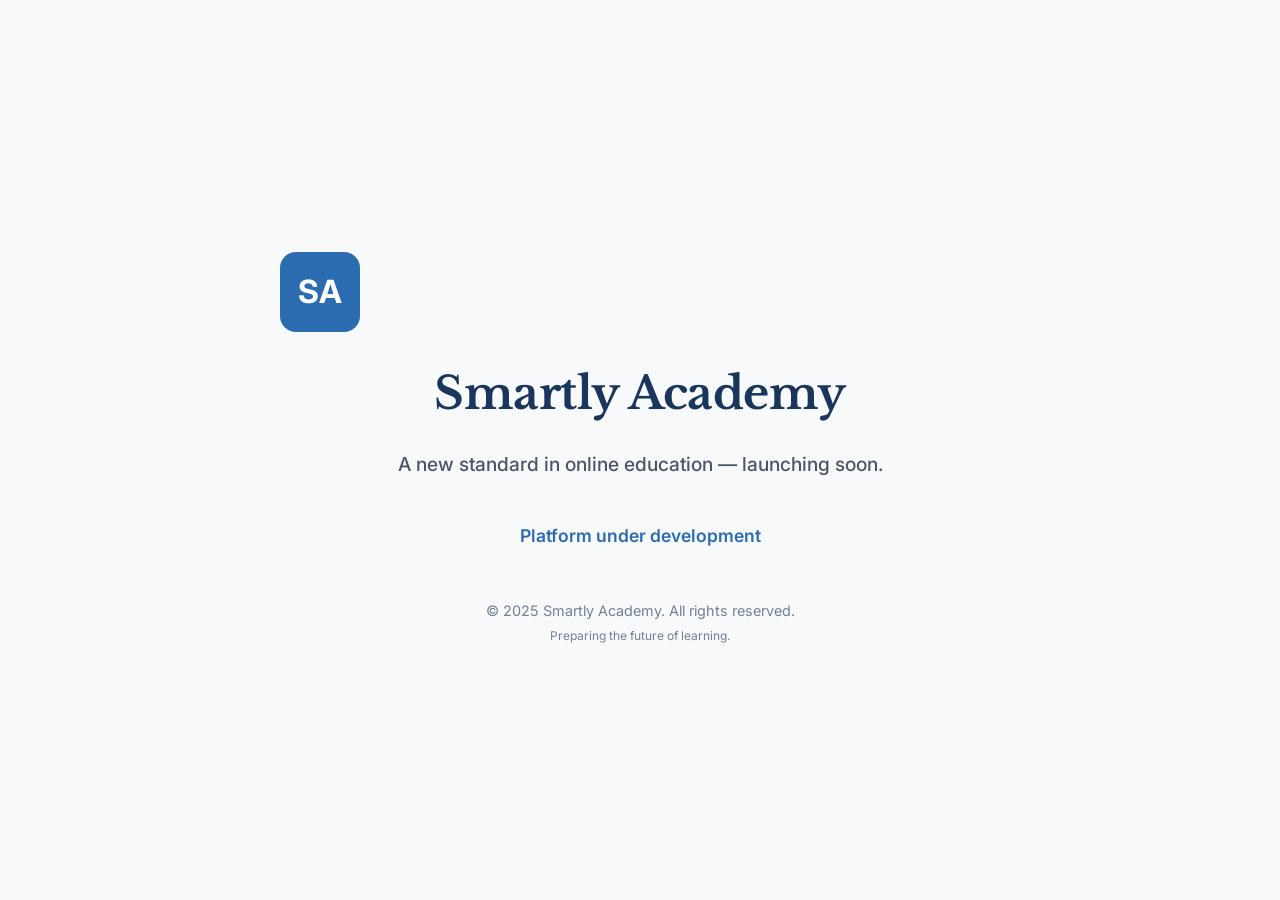
==== index.html @ b862c2e4 "Update index.html" ====
<!DOCTYPE html>
<html lang="en">
<head>
  <meta charset="UTF-8" />
  <meta name="viewport" content="width=device-width, initial-scale=1.0"/>
  <title>Smartly Academy — Launching Soon</title>
  <link href="https://fonts.googleapis.com/css2?family=Libre+Baskerville:wght@400;700&family=Inter:wght@400;600&display=swap" rel="stylesheet">
  <style>
    * { margin: 0; padding: 0; box-sizing: border-box; }
    body {
      font-family: 'Inter', sans-serif;
      background: #f8f9fa;
      color: #2d3748;
      line-height: 1.7;
      display: flex;
      flex-direction: column;
      justify-content: center;
      align-items: center;
      min-height: 100vh;
      padding: 2rem;
      text-align: center;
    }
    .container { max-width: 720px; width: 100%; }
    h1 {
      font-family: 'Libre Baskerville', serif;
      font-size: 2.8rem;
      color: #1a365d;
      margin-bottom: 1rem;
      letter-spacing: -0.5px;
    }
    .subtitle {
      font-size: 1.2rem;
      color: #4a5568;
      margin-bottom: 2.5rem;
      font-weight: 500;
    }
    .status {
      font-size: 1.1rem;
      color: #2b6cb0;
      font-weight: 600;
      margin-bottom: 1.5rem;
    }
    .footer {
      font-size: 0.9rem;
      color: #718096;
      margin-top: 3rem;
    }
    .logo {
      width: 80px;
      height: 80px;
      margin-bottom: 1.5rem;
      background: #2b6cb0;
      border-radius: 16px;
      display: flex;
      align-items: center;
      justify-content: center;
      color: white;
      font-size: 2rem;
      font-weight: bold;
    }
  </style>
</head>
<body>
  <div class="container">
    <div class="logo">SA</div>
    <h1>Smartly Academy</h1>
    <p class="subtitle">A new standard in online education — launching soon.</p>
    <p class="status">Platform under development</p>

    <div class="footer">
      © 2025 Smartly Academy. All rights reserved.<br>
      <small>Preparing the future of learning.</small>
    </div>
  </div>
</body>
</html>
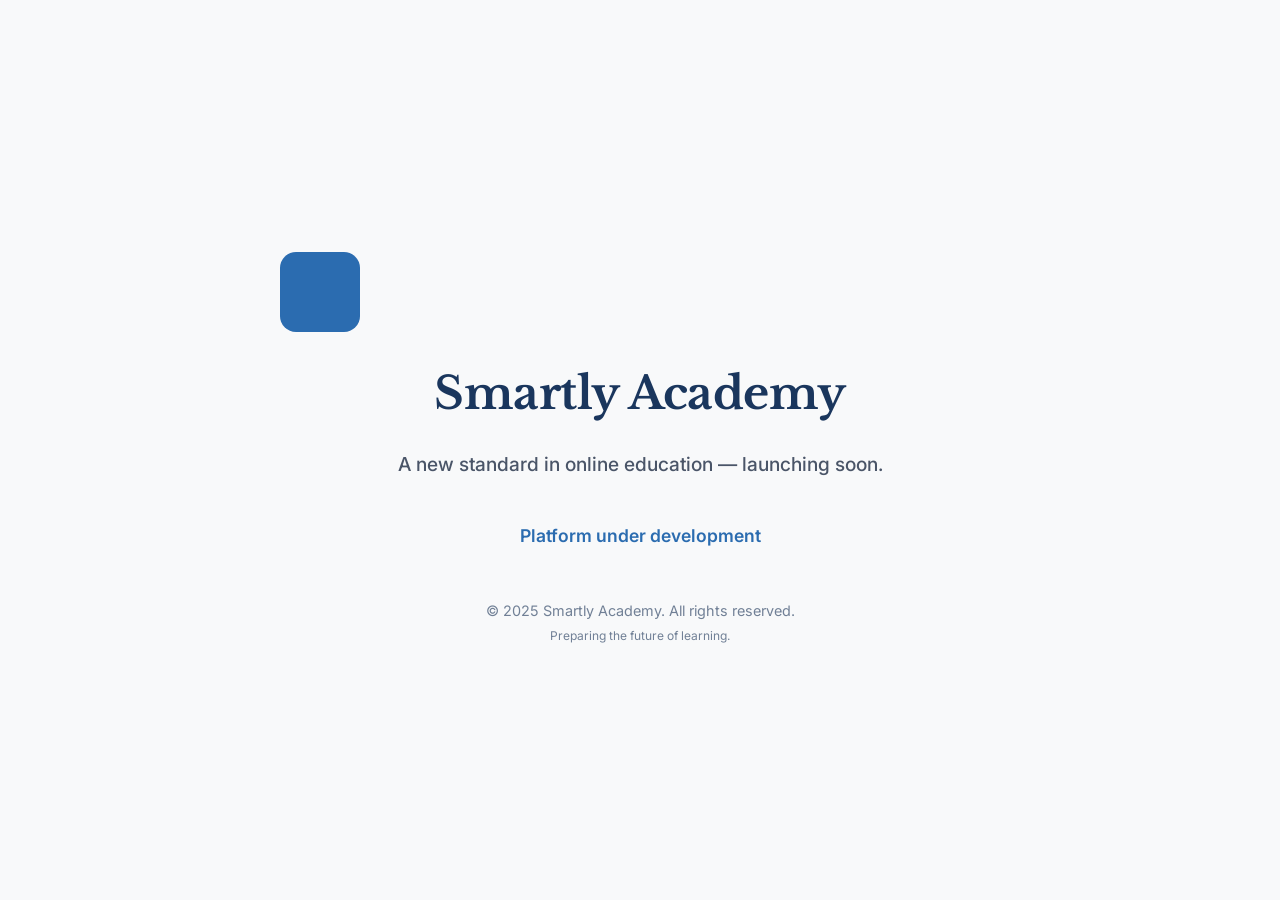
==== commit aa266d12: "Update index.html Removed SA from logo placeholder" ====
--- a/index.html
+++ b/index.html
@@ -62,7 +62,7 @@
 </head>
 <body>
   <div class="container">
-    <div class="logo">SA</div>
+    <div class="logo"></div>
     <h1>Smartly Academy</h1>
     <p class="subtitle">A new standard in online education — launching soon.</p>
     <p class="status">Platform under development</p>
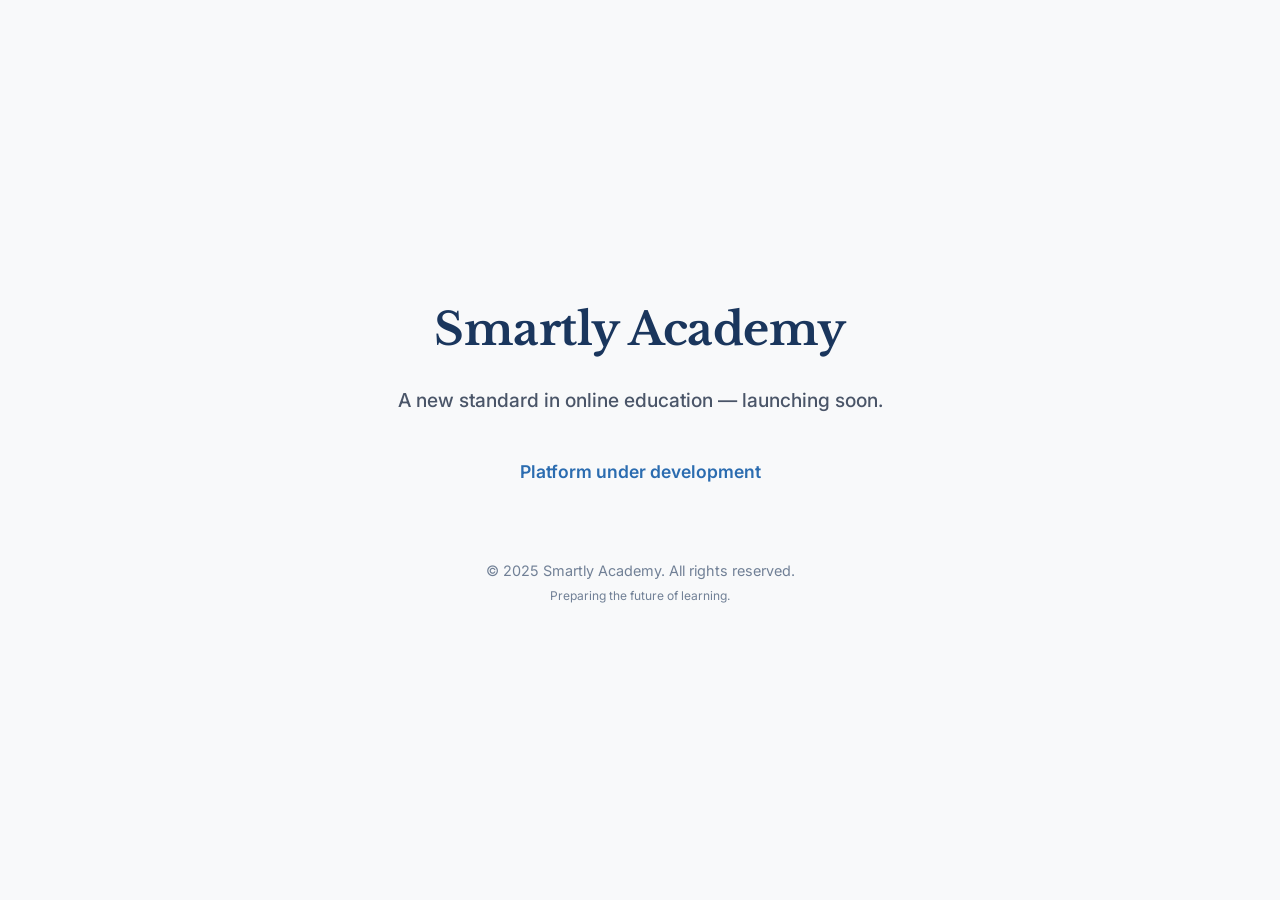
==== commit fcbb01b3: "Update index.html" ====
--- a/index.html
+++ b/index.html
@@ -62,7 +62,7 @@
 </head>
 <body>
   <div class="container">
-    <div class="logo"></div>
+    <!div class="logo"></div>
     <h1>Smartly Academy</h1>
     <p class="subtitle">A new standard in online education — launching soon.</p>
     <p class="status">Platform under development</p>
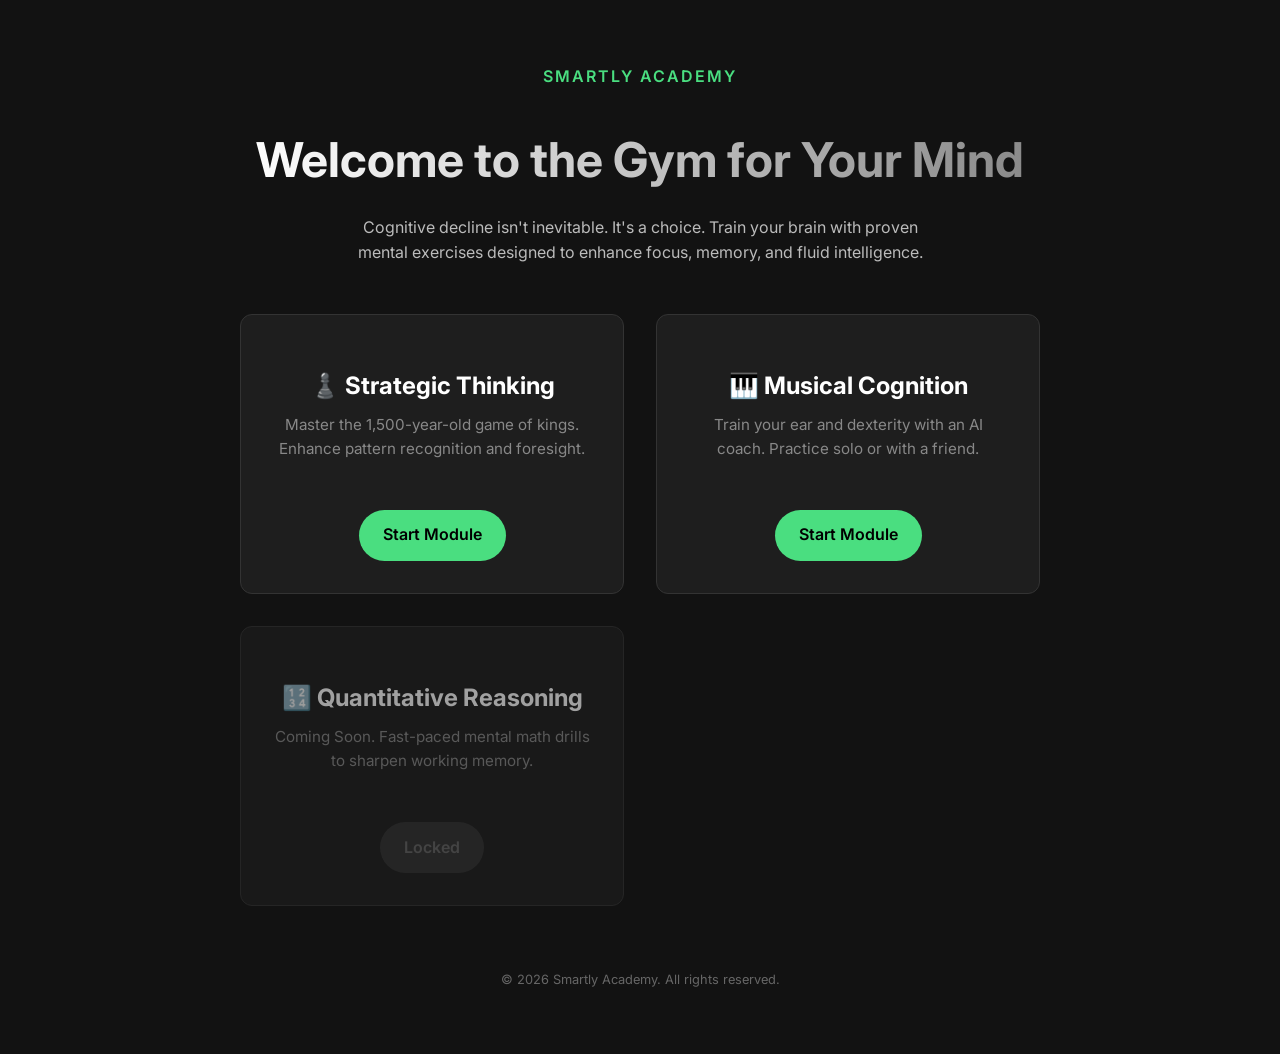
==== commit ebb6b4bc: "feat(piano): add piano module landing page and link in index" ====
--- a/index.html
+++ b/index.html
@@ -1,76 +1,97 @@
 <!DOCTYPE html>
 <html lang="en">
 <head>
-  <meta charset="UTF-8" />
-  <meta name="viewport" content="width=device-width, initial-scale=1.0"/>
-  <title>Smartly Academy — Launching Soon</title>
-  <link href="https://fonts.googleapis.com/css2?family=Libre+Baskerville:wght@400;700&family=Inter:wght@400;600&display=swap" rel="stylesheet">
+  <meta charset="UTF-8">
+  <meta name="viewport" content="width=device-width, initial-scale=1.0">
+  <title>Smartly Academy — Cognitive Training</title>
   <style>
-    * { margin: 0; padding: 0; box-sizing: border-box; }
     body {
+      margin: 0; padding: 0; box-sizing: border-box;
       font-family: 'Inter', sans-serif;
-      background: #f8f9fa;
-      color: #2d3748;
-      line-height: 1.7;
-      display: flex;
-      flex-direction: column;
-      justify-content: center;
-      align-items: center;
-      min-height: 100vh;
-      padding: 2rem;
+      background: #121212;
+      color: #e0e0e0;
+      line-height: 1.6;
+    }
+    .container {
+      max-width: 800px; margin: 0 auto; padding: 4rem 2rem;
       text-align: center;
     }
-    .container { max-width: 720px; width: 100%; }
     h1 {
-      font-family: 'Libre Baskerville', serif;
-      font-size: 2.8rem;
-      color: #1a365d;
-      margin-bottom: 1rem;
-      letter-spacing: -0.5px;
+      font-size: 3rem; margin-bottom: 1rem;
+      background: linear-gradient(to right, #fff, #888);
+      -webkit-background-clip: text; -webkit-text-fill-color: transparent;
     }
     .subtitle {
-      font-size: 1.2rem;
-      color: #4a5568;
-      margin-bottom: 2.5rem;
-      font-weight: 500;
+      color: #4ade80; font-weight: 600; text-transform: uppercase; letter-spacing: 2px;
+      margin-bottom: 2rem;
     }
-    .status {
-      font-size: 1.1rem;
-      color: #2b6cb0;
-      font-weight: 600;
-      margin-bottom: 1.5rem;
-    }
-    .footer {
-      font-size: 0.9rem;
-      color: #718096;
+    p { color: #bbb; max-width: 600px; margin: 0 auto 2rem; }
+    
+    .grid {
+      display: grid; grid-template-columns: repeat(auto-fit, minmax(250px, 1fr)); gap: 2rem;
       margin-top: 3rem;
     }
-    .logo {
-      width: 80px;
-      height: 80px;
-      margin-bottom: 1.5rem;
-      background: #2b6cb0;
-      border-radius: 16px;
-      display: flex;
-      align-items: center;
-      justify-content: center;
-      color: white;
-      font-size: 2rem;
-      font-weight: bold;
+    .card {
+      background: #1e1e1e; padding: 2rem; border-radius: 12px;
+      border: 1px solid #333; transition: transform 0.2s, border-color 0.2s;
+    }
+    .card:hover {
+      transform: translateY(-5px); border-color: #4ade80;
+    }
+    .card h2 { color: #fff; font-size: 1.5rem; margin-bottom: 0.5rem; }
+    .card p { font-size: 0.95rem; color: #888; }
+    
+    .btn {
+      display: inline-block;
+      background: #4ade80; color: #000;
+      padding: 0.8rem 1.5rem; border-radius: 50px;
+      text-decoration: none; font-weight: 600;
+      margin-top: 1rem;
+    }
+    .btn:hover { background: #22c55e; }
+
+    footer {
+      margin-top: 4rem; color: #666; font-size: 0.8rem;
     }
   </style>
+  <link href="https://fonts.googleapis.com/css2?family=Inter:wght@400;600&display=swap" rel="stylesheet">
 </head>
 <body>
+
   <div class="container">
-    <!div class="logo"></div>
-    <h1>Smartly Academy</h1>
-    <p class="subtitle">A new standard in online education — launching soon.</p>
-    <p class="status">Platform under development</p>
+    <p class="subtitle">Smartly Academy</p>
+    <h1>Welcome to the Gym for Your Mind</h1>
+    <p>
+      Cognitive decline isn't inevitable. It's a choice. Train your brain with proven mental exercises designed to enhance focus, memory, and fluid intelligence.
+    </p>
 
-    <div class="footer">
-      © 2025 Smartly Academy. All rights reserved.<br>
-      <small>Preparing the future of learning.</small>
+    <div class="grid">
+      <!-- Module 1: Chess -->
+      <div class="card">
+        <h2>♟️ Strategic Thinking</h2>
+        <p>Master the 1,500-year-old game of kings. Enhance pattern recognition and foresight.</p>
+        <a href="chess-landing.html" class="btn">Start Module</a>
+      </div>
+
+      <!-- Module 2: Piano -->
+      <div class="card">
+        <h2>🎹 Musical Cognition</h2>
+        <p>Train your ear and dexterity with an AI coach. Practice solo or with a friend.</p>
+        <a href="piano-landing.html" class="btn">Start Module</a>
+      </div>
+
+      <!-- Module 3: Placeholder -->
+      <div class="card" style="opacity: 0.6;">
+        <h2>🔢 Quantitative Reasoning</h2>
+        <p>Coming Soon. Fast-paced mental math drills to sharpen working memory.</p>
+        <span class="btn" style="background: #333; color: #666; cursor: default;">Locked</span>
+      </div>
     </div>
+
+    <footer>
+      &copy; 2026 Smartly Academy. All rights reserved.
+    </footer>
   </div>
+
 </body>
-</html>
+</html>
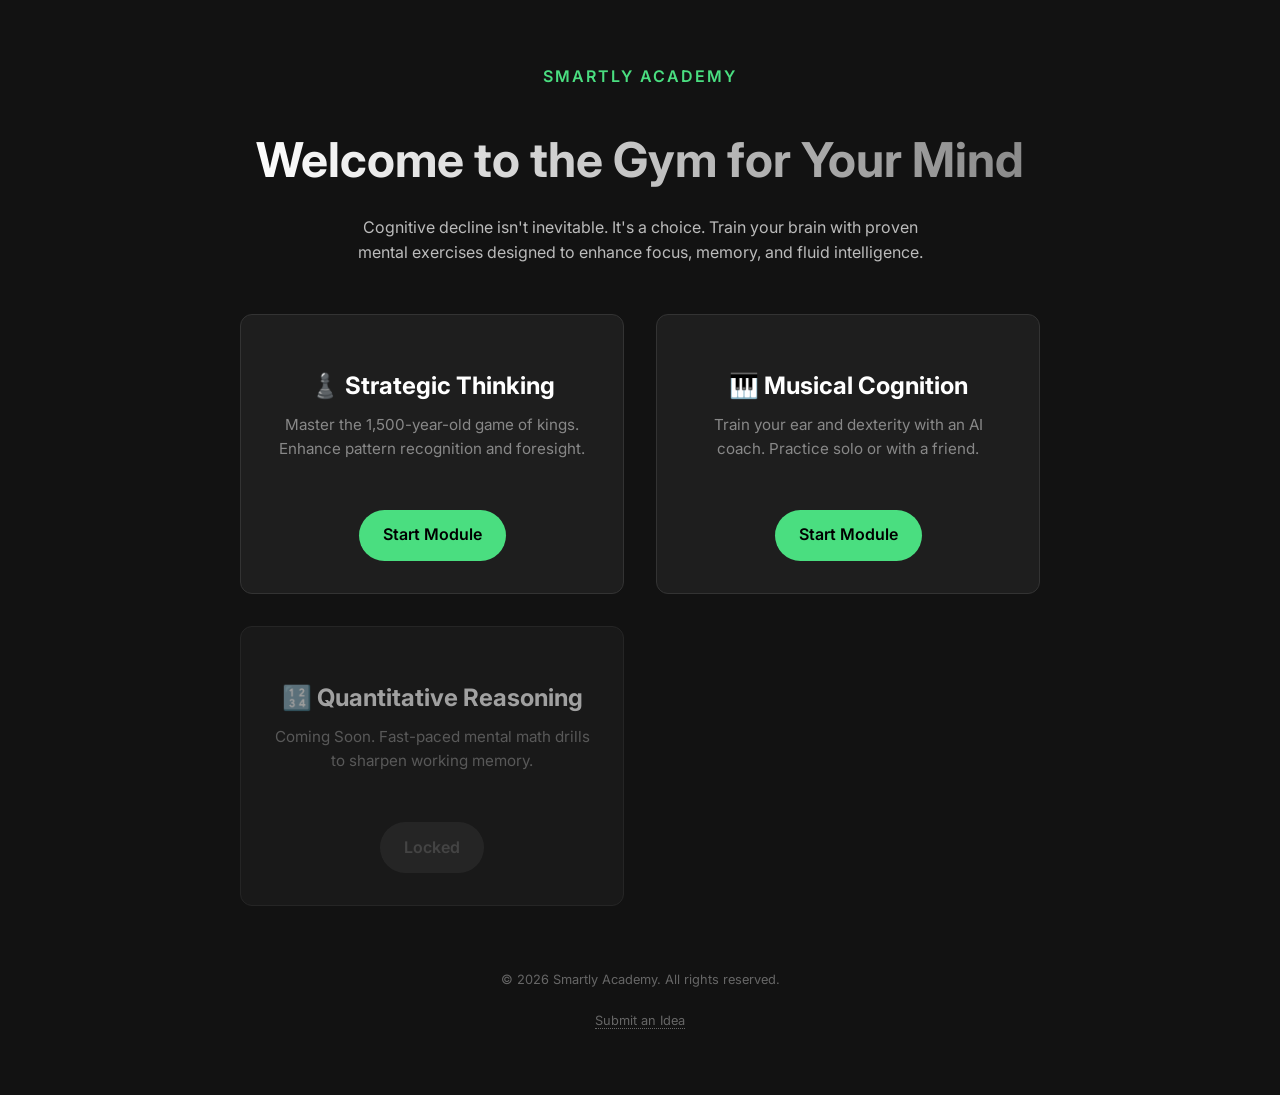
==== commit 973a4787: "feat(ideas): add idea submission form" ====
--- a/index.html
+++ b/index.html
@@ -90,6 +90,8 @@
 
     <footer>
       &copy; 2026 Smartly Academy. All rights reserved.
+      <br><br>
+      <a href="ideas.html" style="color: #666; text-decoration: none; font-size: 0.8rem; border-bottom: 1px dotted #666;">Submit an Idea</a>
     </footer>
   </div>
 
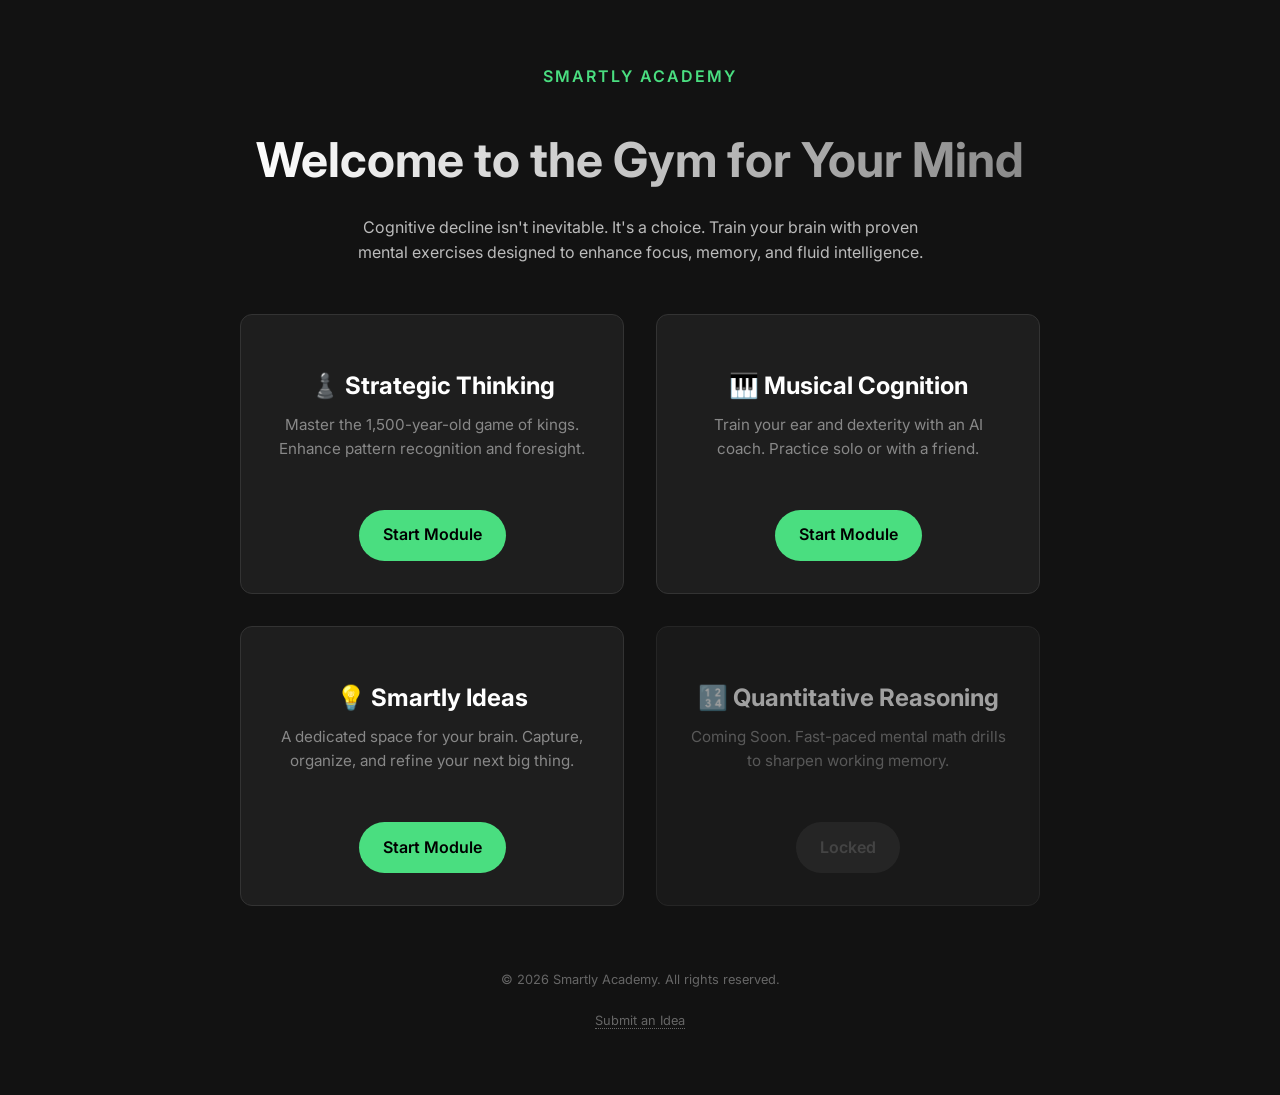
==== commit f6f39277: "Restore Ideas app module card" ====
--- a/index.html
+++ b/index.html
@@ -80,7 +80,14 @@
         <a href="piano-landing.html" class="btn">Start Module</a>
       </div>
 
-      <!-- Module 3: Placeholder -->
+      <!-- Module 3: Ideas -->
+      <div class="card">
+        <h2>💡 Smartly Ideas</h2>
+        <p>A dedicated space for your brain. Capture, organize, and refine your next big thing.</p>
+        <a href="ideas-landing.html" class="btn">Start Module</a>
+      </div>
+
+      <!-- Module 4: Placeholder -->
       <div class="card" style="opacity: 0.6;">
         <h2>🔢 Quantitative Reasoning</h2>
         <p>Coming Soon. Fast-paced mental math drills to sharpen working memory.</p>
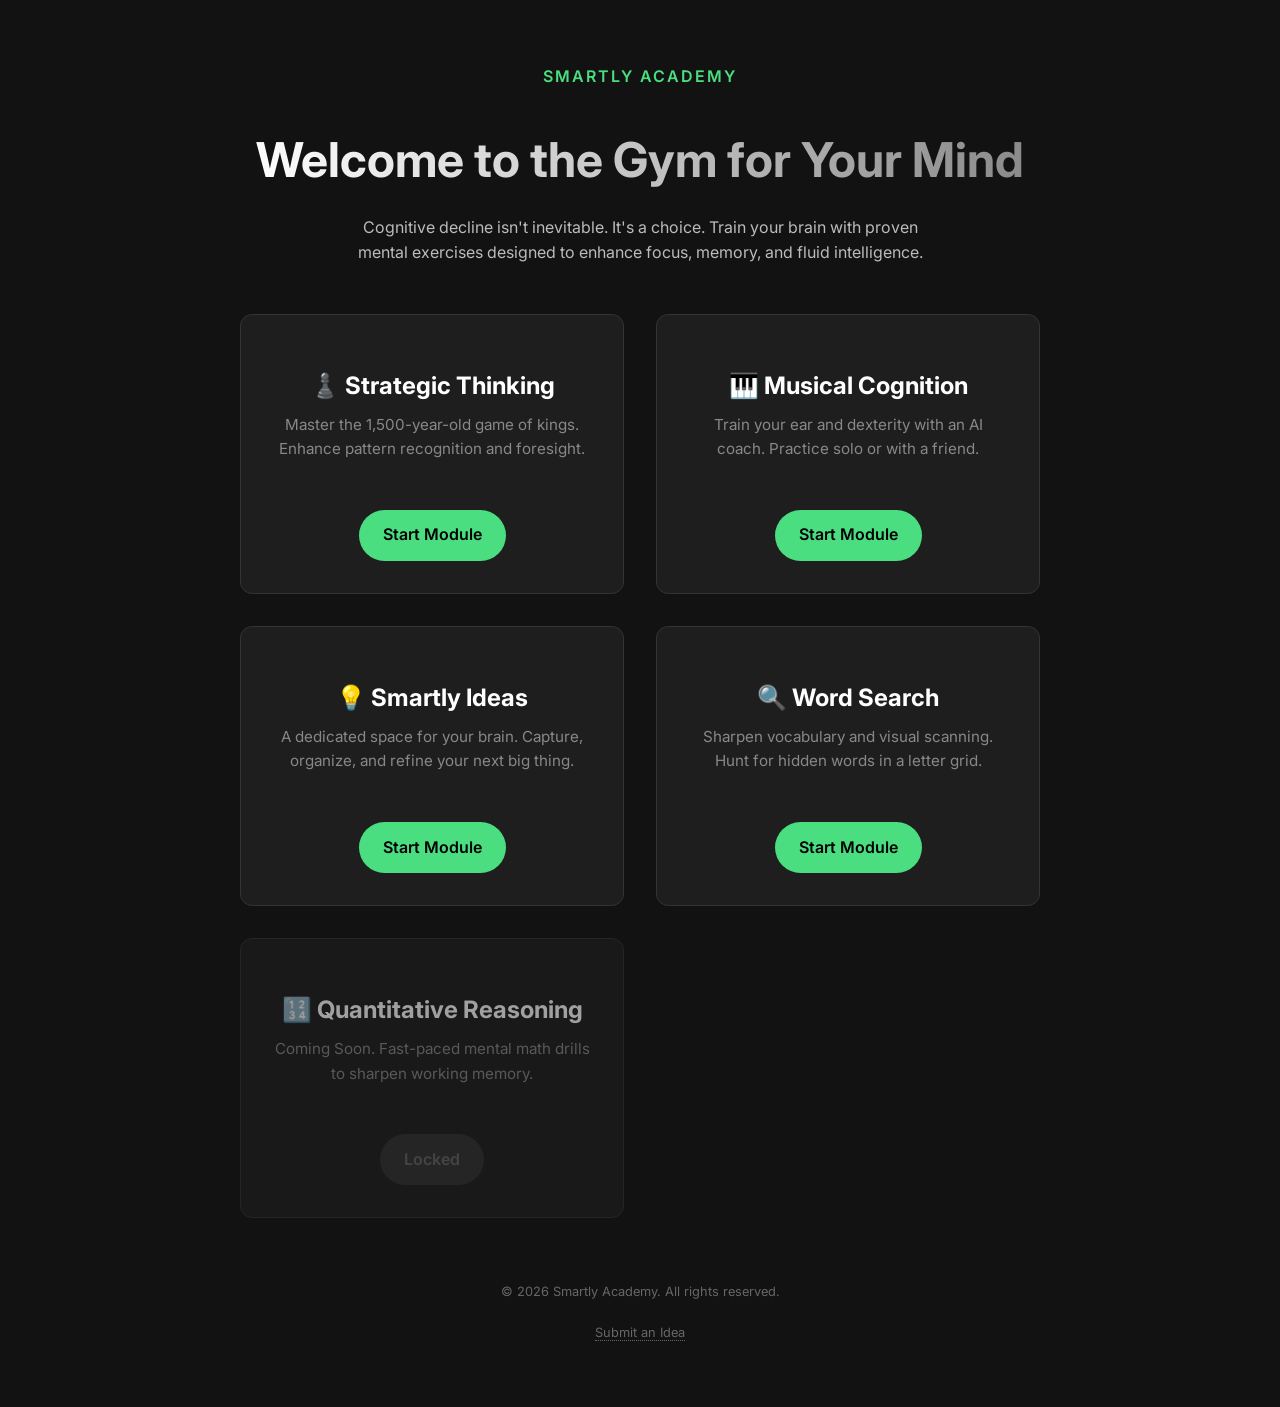
==== commit 8f22a034: "Add Word Search module: drag select (h/v/diag), custom/random words, dark theme, persistent found hi" ====
--- a/index.html
+++ b/index.html
@@ -87,7 +87,14 @@
         <a href="ideas-landing.html" class="btn">Start Module</a>
       </div>
 
-      <!-- Module 4: Placeholder -->
+      <!-- Module 4: Word Search -->
+      <div class="card">
+        <h2>🔍 Word Search</h2>
+        <p>Sharpen vocabulary and visual scanning. Hunt for hidden words in a letter grid.</p>
+        <a href="wordsearch-landing.html" class="btn">Start Module</a>
+      </div>
+
+      <!-- Module 5: Quantitative (Placeholder) -->
       <div class="card" style="opacity: 0.6;">
         <h2>🔢 Quantitative Reasoning</h2>
         <p>Coming Soon. Fast-paced mental math drills to sharpen working memory.</p>
@@ -103,4 +110,4 @@
   </div>
 
 </body>
-</html>+</html>
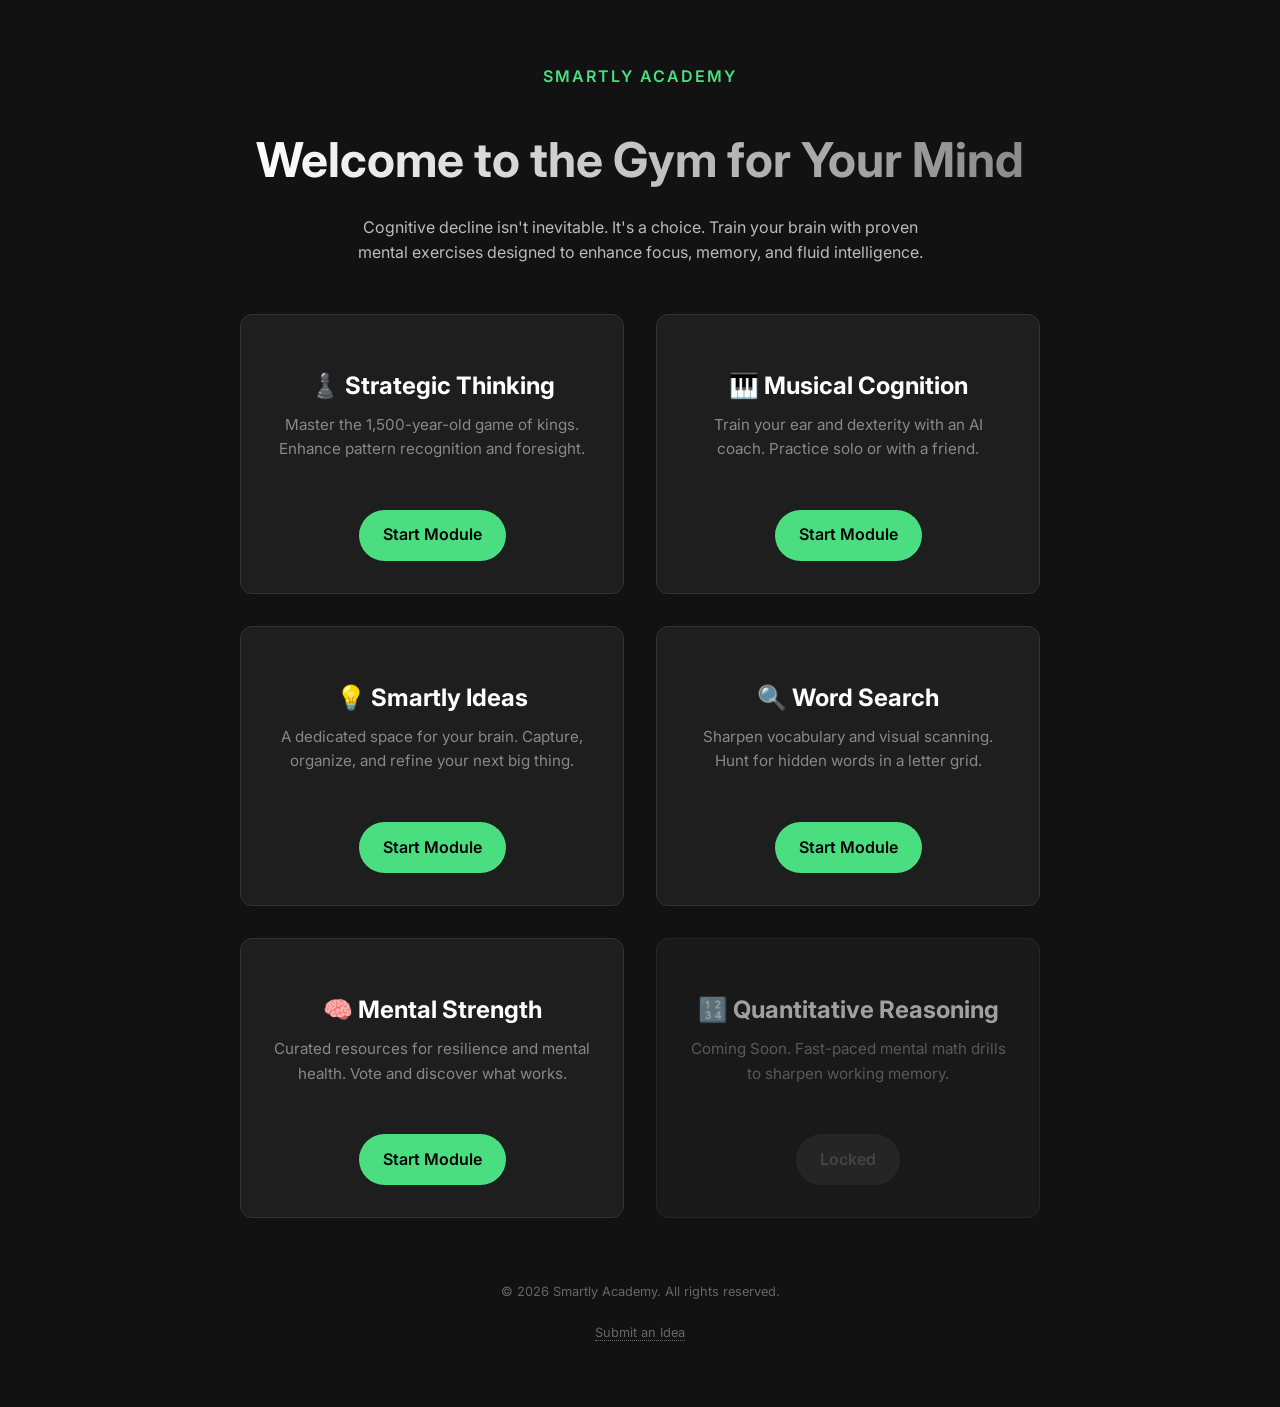
==== commit 41b619da: "Link Mental Strength module on homepage" ====
--- a/index.html
+++ b/index.html
@@ -94,6 +94,13 @@
         <a href="wordsearch-landing.html" class="btn">Start Module</a>
       </div>
 
+      <!-- Module 5: Mental Strength -->
+      <div class="card">
+        <h2>🧠 Mental Strength</h2>
+        <p>Curated resources for resilience and mental health. Vote and discover what works.</p>
+        <a href="mental-strength-landing.html" class="btn">Start Module</a>
+      </div>
+
       <!-- Module 5: Quantitative (Placeholder) -->
       <div class="card" style="opacity: 0.6;">
         <h2>🔢 Quantitative Reasoning</h2>
